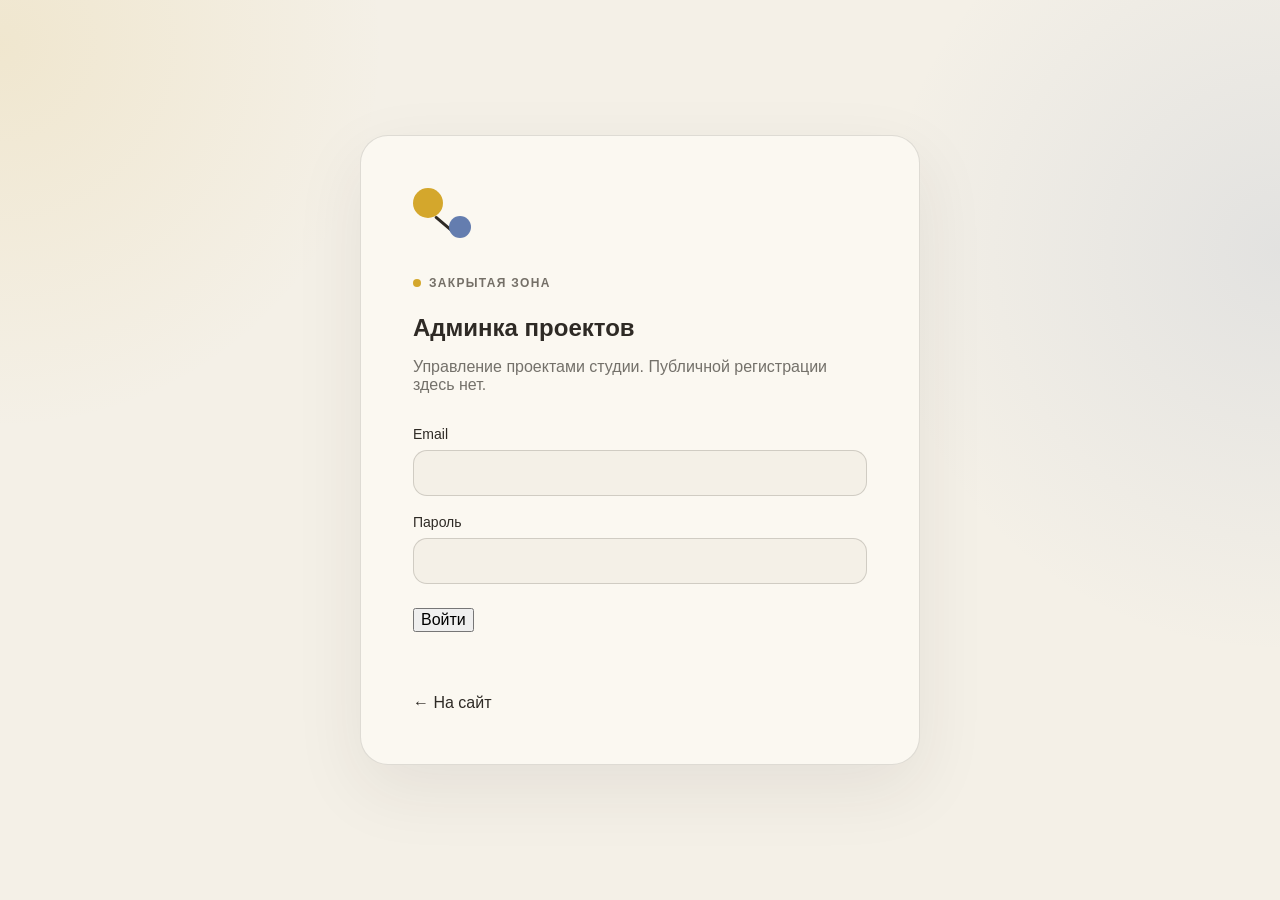
==== admin/index.html @ 5c5e2059 "Add client access management panel" ====
<!doctype html>
<html lang="ru">
<head>
  <meta charset="utf-8">
  <meta name="viewport" content="width=device-width,initial-scale=1">
  <title>Админка — Tools for your work</title>
  <meta name="robots" content="noindex,nofollow">
  <link rel="icon" type="image/svg+xml" href="../favicon.svg">
  <link rel="stylesheet" href="../styles.css">
  <link rel="stylesheet" href="admin.css">
</head>
<body>
  <main class="admin-shell">
    <section class="admin-card" id="login-view">
      <div class="admin-mark" aria-hidden="true">
        <span class="admin-dot admin-dot-yellow"></span>
        <span class="admin-line"></span>
        <span class="admin-dot admin-dot-blue"></span>
      </div>
      <p class="eyebrow">Закрытая зона</p>
      <h1>Админка проектов</h1>
      <p class="admin-lead">Управление проектами студии. Публичной регистрации здесь нет.</p>

      <form id="login-form" class="admin-form">
        <label>
          <span>Email</span>
          <input id="email" type="email" autocomplete="username" required>
        </label>
        <label>
          <span>Пароль</span>
          <input id="password" type="password" autocomplete="current-password" required minlength="10">
        </label>
        <button class="button admin-submit" type="submit">Войти</button>
      </form>

      <p class="admin-status" id="login-status" role="status"></p>
      <a class="admin-back" href="../index.html">← На сайт</a>
    </section>

    <section class="admin-dashboard is-hidden" id="dashboard-view">
      <header class="admin-topbar">
        <div>
          <p class="eyebrow">Панель управления</p>
          <h1>Проекты</h1>
          <p class="admin-user" id="admin-user"></p>
        </div>
        <div class="admin-top-actions">
          <a class="admin-ghost" href="../projects.html" target="_blank" rel="noopener">Открыть сайт</a>
          <button class="admin-ghost" id="logout-button" type="button">Выйти</button>
        </div>
      </header>

      <div class="admin-summary">
        <div class="admin-summary-card">
          <strong id="projects-count">—</strong>
          <span>всего проектов</span>
        </div>
        <div class="admin-summary-card">
          <strong id="published-count">—</strong>
          <span>опубликовано</span>
        </div>
        <div class="admin-summary-card">
          <strong id="draft-count">—</strong>
          <span>черновиков</span>
        </div>
      </div>

      <section class="admin-clients" id="clients-panel">
        <div class="admin-panel-head">
          <div>
            <p class="eyebrow">Клиентский кабинет</p>
            <h2>Клиенты и доступ</h2>
          </div>
          <a class="admin-ghost" href="../client/" target="_blank" rel="noopener">Открыть кабинет</a>
        </div>

        <p class="client-admin-note">
          Создай клиенту доступ, передай email и временный пароль. При первом входе кабинет заставит сменить пароль.
        </p>

        <form class="client-create-form" id="client-create-form">
          <label>
            <span>Имя / компания</span>
            <input id="client-create-name" type="text" maxlength="160" placeholder="Например, Алексей / Studio X">
          </label>
          <label>
            <span>Email *</span>
            <input id="client-create-email" type="email" maxlength="254" autocomplete="off" required placeholder="client@example.com">
          </label>
          <button class="button" type="submit">Создать доступ</button>
        </form>

        <div class="client-credentials is-hidden" id="client-credentials">
          <div>
            <span class="client-credentials__label">Временный доступ — показывается только сейчас</span>
            <strong id="client-credentials-email"></strong>
            <code id="client-credentials-password"></code>
          </div>
          <button class="admin-ghost" id="client-copy-credentials" type="button">Скопировать</button>
        </div>

        <div class="admin-client-list" id="admin-client-list"></div>
        <p class="admin-status" id="clients-status" role="status"></p>
      </section>

      <section class="admin-health" id="health-panel">
        <div class="admin-panel-head">
          <div>
            <p class="eyebrow">Мониторинг</p>
            <h2>Состояние системы</h2>
          </div>
          <button class="admin-ghost" id="health-refresh-button" type="button">Проверить сейчас</button>
        </div>

        <div class="health-overall">
          <span class="health-dot is-loading" id="health-overall-dot"></span>
          <strong id="health-overall-text">Проверяем…</strong>
          <span id="health-checked-at"></span>
        </div>

        <div class="health-grid">
          <article class="health-card is-loading" id="health-site">
            <div class="health-card__head">
              <span class="health-dot"></span>
              <strong>Сайт</strong>
            </div>
            <span class="health-card__value">—</span>
          </article>

          <article class="health-card is-loading" id="health-database">
            <div class="health-card__head">
              <span class="health-dot"></span>
              <strong>Supabase</strong>
            </div>
            <span class="health-card__value">—</span>
          </article>

          <article class="health-card is-loading" id="health-content">
            <div class="health-card__head">
              <span class="health-dot"></span>
              <strong>Контент API</strong>
            </div>
            <span class="health-card__value">—</span>
          </article>

          <article class="health-card is-loading" id="health-form">
            <div class="health-card__head">
              <span class="health-dot"></span>
              <strong>Форма заявки</strong>
            </div>
            <span class="health-card__value">—</span>
          </article>

          <article class="health-card is-loading" id="health-telegram">
            <div class="health-card__head">
              <span class="health-dot"></span>
              <strong>Telegram</strong>
            </div>
            <span class="health-card__value">—</span>
          </article>
        </div>

        <p class="admin-status" id="health-status" role="status"></p>
      </section>

      <section class="admin-backups" id="backup-panel">
        <div class="admin-panel-head">
          <div>
            <p class="eyebrow">Резервные копии</p>
            <h2>Backup и экспорт</h2>
          </div>
          <div class="admin-panel-actions">
            <button class="admin-ghost" id="backup-refresh-button" type="button">Обновить</button>
            <button class="button" id="backup-create-button" type="button">Создать сейчас</button>
          </div>
        </div>

        <p class="backup-note">
          Автоматический снимок создаётся каждый день в 03:20 UTC. Хранятся последние 30 копий.
          Ссылки на скачивание работают 5 минут.
        </p>

        <div class="backup-list" id="backup-list"></div>
        <p class="admin-status" id="backup-status" role="status"></p>
      </section>

      <section class="admin-analytics" id="analytics-panel">
        <div class="admin-panel-head">
          <div>
            <p class="eyebrow">Аналитика</p>
            <h2>Что происходит на сайте</h2>
          </div>
          <div class="analytics-range">
            <button class="admin-mini is-active" type="button" data-analytics-days="7">7 дней</button>
            <button class="admin-mini" type="button" data-analytics-days="30">30 дней</button>
          </div>
        </div>

        <div class="analytics-metrics">
          <div class="analytics-metric">
            <strong id="analytics-pageviews">—</strong>
            <span>просмотров страниц</span>
          </div>
          <div class="analytics-metric">
            <strong id="analytics-sessions">—</strong>
            <span>уникальных сессий</span>
          </div>
          <div class="analytics-metric">
            <strong id="analytics-projectviews">—</strong>
            <span>открытий кейсов</span>
          </div>
          <div class="analytics-metric">
            <strong id="analytics-requestviews">—</strong>
            <span>просмотров формы</span>
          </div>
          <div class="analytics-metric">
            <strong id="analytics-submissions">—</strong>
            <span>успешных заявок</span>
          </div>
          <div class="analytics-metric">
            <strong id="analytics-conversion">—</strong>
            <span>конверсия формы</span>
          </div>
        </div>

        <div class="analytics-columns">
          <div class="analytics-list-card">
            <h3>Популярные страницы</h3>
            <div class="analytics-list" id="analytics-pages"></div>
          </div>
          <div class="analytics-list-card">
            <h3>Популярные кейсы</h3>
            <div class="analytics-list" id="analytics-project-list"></div>
          </div>
          <div class="analytics-list-card">
            <h3>Источники трафика</h3>
            <div class="analytics-list" id="analytics-sources"></div>
          </div>
        </div>

        <p class="admin-status" id="analytics-status" role="status"></p>
      </section>

      <section class="admin-editor is-hidden" id="editor-panel">
        <div class="admin-panel-head">
          <div>
            <p class="eyebrow" id="editor-eyebrow">Новый проект</p>
            <h2 id="editor-title">Добавить проект</h2>
          </div>
          <button class="admin-ghost" id="cancel-edit" type="button">Закрыть</button>
        </div>

        <form id="project-form" class="project-form">
          <input id="project-id" type="hidden">

          <div class="form-grid form-grid-two">
            <label>
              <span>Название *</span>
              <input id="project-title" type="text" maxlength="160" required placeholder="Например, AI-пайплайн для студии">
            </label>
            <label>
              <span>Slug *</span>
              <input id="project-slug" type="text" maxlength="160" required placeholder="ai-pipeline">
            </label>
          </div>

          <div class="form-grid form-grid-three">
            <label>
              <span>Тип</span>
              <input id="project-type" type="text" maxlength="100" placeholder="Автоматизация / Web / AI">
            </label>
            <label>
              <span>Статус</span>
              <select id="project-status">
                <option value="concept">Концепт</option>
                <option value="in_progress" selected>В работе</option>
                <option value="paused">Пауза</option>
                <option value="completed">Готов</option>
              </select>
            </label>
            <label>
              <span>Порядок</span>
              <input id="project-sort-order" type="number" value="0" step="1">
            </label>
          </div>

          <label>
            <span>Короткое описание</span>
            <textarea id="project-short-description" rows="3" maxlength="600" placeholder="Пара предложений для карточки проекта"></textarea>
          </label>

          <label>
            <span>Вводный текст кейса</span>
            <textarea id="project-description" rows="5" maxlength="12000" placeholder="Контекст проекта: что это за задача и почему она появилась"></textarea>
          </label>

          <div class="case-fields">
            <div class="case-fields__head">
              <div>
                <span class="cover-label">Структура кейса</span>
                <small>Пустые блоки на публичной странице автоматически скрываются.</small>
              </div>
            </div>

            <label>
              <span>01 — Задача</span>
              <textarea id="project-task" rows="5" maxlength="12000" placeholder="Что нужно было решить, какие были ограничения и исходная ситуация"></textarea>
            </label>

            <label>
              <span>02 — Решение</span>
              <textarea id="project-solution" rows="6" maxlength="16000" placeholder="Что именно сделали, как устроен инструмент или процесс"></textarea>
            </label>

            <label>
              <span>03 — Результат</span>
              <textarea id="project-result" rows="5" maxlength="12000" placeholder="Что изменилось после внедрения и какой эффект получил клиент"></textarea>
            </label>
          </div>

          <div class="cover-field">
            <div>
              <span class="cover-label">Обложка проекта</span>
              <small>JPG, PNG, WebP или AVIF до 10 МБ.</small>
            </div>

            <div class="cover-preview is-empty" id="cover-preview">
              <img id="cover-preview-image" alt="Превью обложки">
              <span id="cover-preview-empty">Обложка не выбрана</span>
            </div>

            <div class="cover-actions">
              <label class="admin-ghost cover-upload-button">
                <span>Выбрать файл</span>
                <input
                  id="project-cover-file"
                  type="file"
                  accept="image/jpeg,image/png,image/webp,image/avif"
                >
              </label>
              <button class="admin-mini is-danger is-hidden" id="remove-cover" type="button">Убрать обложку</button>
            </div>
          </div>

          <section class="media-field" id="project-media-panel">
            <div class="media-field__head">
              <div>
                <span class="cover-label">Медиагалерея</span>
                <small>Изображения до 100 МБ и видео MP4/WebM до 50 МБ. Для нового проекта сначала сохрани карточку.</small>
              </div>
            </div>

            <div class="media-upload-row">
              <label class="admin-ghost media-upload-button">
                <span>Выбрать медиа</span>
                <input
                  id="project-media-files"
                  type="file"
                  multiple
                  accept="image/jpeg,image/png,image/webp,image/avif,video/mp4,video/webm"
                >
              </label>
              <button class="admin-ghost" id="upload-media-button" type="button">Загрузить выбранное</button>
            </div>

            <p class="admin-status media-status" id="media-status" role="status"></p>
            <div class="media-admin-list" id="media-admin-list"></div>
          </section>

          <label class="publish-toggle">
            <input id="project-published" type="checkbox">
            <span>
              <strong>Опубликовать</strong>
              <small>Проект сразу появится на публичной странице.</small>
            </span>
          </label>

          <div class="editor-actions">
            <button class="button" id="save-project" type="submit">Сохранить проект</button>
            <button class="admin-ghost" id="cancel-edit-bottom" type="button">Отмена</button>
          </div>

          <p class="admin-status" id="editor-status" role="status"></p>
        </form>
      </section>

      <section class="admin-panel">
        <div class="admin-panel-head">
          <div>
            <p class="eyebrow">База проектов</p>
            <h2>Все проекты</h2>
          </div>
          <div class="admin-panel-actions">
            <button class="admin-ghost" id="refresh-button" type="button">Обновить</button>
            <button class="button" id="new-project-button" type="button">+ Новый проект</button>
          </div>
        </div>

        <div id="projects-list" class="admin-projects"></div>
        <p class="admin-status" id="dashboard-status" role="status"></p>
      </section>
    </section>
  </main>

  <script src="admin.js"></script>
</body>
</html>
---- styles.css ----
:root{
  --bg:#F4F0E7;
  --paper:#FBF8F1;
  --paper2:#EFE9DB;
  --ink:#2E2A25;
  --muted:#746F67;
  --yellow:#D4A72C;
  --yellow-soft:#E9D99D;
  --blue:#647DAF;
  --blue-soft:#DCE4F0;
  --red:#C77A5F;
  --line:rgba(46,42,37,.13);
  --radius:24px;
  --radius-lg:36px;
  --shadow:0 20px 60px rgba(64,55,42,.08);
  --header:76px;
  --ease:cubic-bezier(.22,.8,.22,1);
}
*{box-sizing:border-box}
html{scroll-behavior:smooth}
body{
  margin:0;
  min-height:100vh;
  background:
    radial-gradient(circle at 0% 5%,rgba(212,167,44,.13),transparent 25%),
    radial-gradient(circle at 100% 28%,rgba(100,125,175,.12),transparent 28%),
    var(--bg);
  color:var(--ink);
  font-family:Inter,ui-sans-serif,-apple-system,BlinkMacSystemFont,"Segoe UI",sans-serif;
  overflow-x:hidden;
}
a{color:inherit;text-decoration:none}
button,input,textarea{font:inherit}
img,svg{display:block;max-width:100%}
::selection{background:var(--yellow);color:var(--ink)}
#network{
  position:fixed;inset:0;width:100%;height:100%;
  z-index:-1;opacity:.34;pointer-events:none;
}
.container{width:min(calc(100% - 48px),1220px);margin-inline:auto}
.header{
  position:fixed;inset:0 0 auto;
  height:var(--header);z-index:100;
  border-bottom:1px solid transparent;
  transition:.25s ease;
}
.header.scrolled{
  background:rgba(244,240,231,.84);
  border-color:var(--line);
  backdrop-filter:blur(18px);
  -webkit-backdrop-filter:blur(18px);
}
.header__inner{
  height:100%;display:flex;align-items:center;justify-content:space-between;gap:28px
}
.brand{display:flex;align-items:center;gap:12px;font-weight:760;letter-spacing:-.03em}
.brand__mark{position:relative;width:38px;height:38px}
.brand__mark::before,.brand__mark::after{
  content:"";position:absolute;border-radius:50%
}
.brand__mark::before{width:24px;height:24px;left:1px;top:1px;background:var(--yellow)}
.brand__mark::after{width:16px;height:16px;right:0;bottom:0;background:var(--blue)}
.brand__mark span{
  position:absolute;left:15px;top:18px;width:25px;height:2px;
  background:var(--ink);transform:rotate(39deg);transform-origin:left center
}
.nav{display:flex;align-items:center;gap:6px}
.nav a{
  color:var(--muted);padding:10px 14px;border-radius:999px;transition:.2s ease
}
.nav a:hover{color:var(--ink);background:rgba(255,255,255,.35)}
.nav a.active{color:var(--ink);background:var(--yellow-soft)}
.menu{
  display:none;width:44px;height:44px;border:0;border-radius:50%;
  background:rgba(255,255,255,.45);position:relative;z-index:120;cursor:pointer
}
.menu span{
  position:absolute;left:12px;width:20px;height:2px;background:var(--ink);transition:.25s var(--ease)
}
.menu span:first-child{top:17px}
.menu span:last-child{top:25px}
.menu.open span:first-child{top:21px;transform:rotate(45deg)}
.menu.open span:last-child{top:21px;transform:rotate(-45deg)}
.page{padding-top:var(--header)}
.hero{
  min-height:calc(100svh - var(--header));
  display:flex;align-items:center;padding:72px 0 80px
}
.hero__grid{
  display:grid;grid-template-columns:1.08fr .92fr;align-items:center;gap:70px
}
.eyebrow{
  display:inline-flex;align-items:center;gap:8px;
  text-transform:uppercase;letter-spacing:.11em;
  font-size:12px;font-weight:800;color:var(--muted);margin-bottom:18px
}
.eyebrow::before{
  content:"";width:8px;height:8px;border-radius:50%;background:var(--yellow)
}
.hero h1,.page-hero h1{
  margin:0;font-size:clamp(56px,7vw,100px);line-height:.9;
  letter-spacing:-.07em;font-weight:720
}
.hero h1 span{display:block}
.accent{color:var(--blue)}
.hero__text,.page-hero p,.lead{
  color:var(--muted);font-size:clamp(18px,2vw,22px);line-height:1.6
}
.hero__text{max-width:650px;margin:30px 0 0}
.page-hero{padding:100px 0 74px}
.page-hero h1{max-width:900px}
.page-hero p{max-width:720px;margin:28px 0 0}
.hero__actions{display:flex;gap:12px;flex-wrap:wrap;margin-top:36px}
.btn{
  min-height:52px;padding:0 22px;border:1px solid transparent;border-radius:999px;
  display:inline-flex;align-items:center;justify-content:center;gap:10px;
  transition:.25s var(--ease)
}
.btn:hover{transform:translateY(-2px)}
.btn.primary{background:var(--yellow)}
.btn.ghost{background:rgba(255,255,255,.38);border-color:var(--line)}
.hero__tags{display:flex;flex-wrap:wrap;gap:8px;margin-top:42px}
.tag{
  padding:8px 12px;border:1px solid var(--line);border-radius:999px;
  background:rgba(255,255,255,.3);color:var(--muted);font-size:13px
}
.hero-card{
  position:relative;min-height:500px;border:1px solid var(--line);
  border-radius:var(--radius-lg);
  background:linear-gradient(145deg,rgba(255,255,255,.62),rgba(255,255,255,.14));
  box-shadow:var(--shadow);overflow:hidden
}
.hero-card__label{
  position:absolute;top:26px;left:28px;z-index:2;
  color:var(--muted);font-size:12px;font-weight:800;letter-spacing:.1em;text-transform:uppercase
}
.hero-card::after{
  content:"";position:absolute;width:300px;height:300px;top:-120px;right:-110px;
  border-radius:50%;background:var(--yellow-soft);opacity:.6
}
.map{
  position:absolute;inset:70px 22px 24px;width:calc(100% - 44px);height:calc(100% - 94px)
}
.map path{
  fill:none;stroke:var(--blue);stroke-width:1.35;opacity:.6;
  stroke-dasharray:8 8;animation:dash 9s linear infinite
}
.map path.yellow{stroke:var(--yellow)}
.map text{font-size:11px;fill:var(--ink)}
.map .node{animation:float 6s ease-in-out infinite alternate;transform-box:fill-box;transform-origin:center}
.map .node:nth-of-type(2n){animation-duration:8s;animation-delay:-1.5s}
@keyframes dash{to{stroke-dashoffset:-100}}
@keyframes float{from{transform:translateY(-2px)}to{transform:translateY(7px)}}
.section{padding:100px 0}
.section.tight{padding:72px 0}
.section h2{
  max-width:900px;margin:0;font-size:clamp(38px,5vw,68px);
  line-height:.98;letter-spacing:-.055em
}
.lead{max-width:700px;margin:24px 0 0}
.grid-3{display:grid;grid-template-columns:repeat(3,1fr);gap:16px;margin-top:50px}
.grid-2{display:grid;grid-template-columns:repeat(2,1fr);gap:18px;margin-top:50px}
.card{
  position:relative;padding:28px;border:1px solid var(--line);
  border-radius:var(--radius);background:rgba(255,255,255,.34);
  transition:.35s var(--ease)
}
.card:hover{transform:translateY(-5px);background:rgba(255,255,255,.62)}
.card h3{margin:0 0 12px;font-size:28px;letter-spacing:-.04em}
.card p{margin:0;color:var(--muted);line-height:1.58}
.card .small{font-size:12px;color:var(--muted);letter-spacing:.08em;text-transform:uppercase;font-weight:800;margin-bottom:44px}
.card .dot{
  position:absolute;top:28px;right:28px;width:10px;height:10px;border-radius:50%;
  background:var(--yellow);box-shadow:-18px 18px 0 -2px var(--blue)
}
.link-card{display:block;min-height:250px}
.link-card .arrow{
  position:absolute;right:28px;bottom:24px;font-size:24px;color:var(--blue);
  transition:.25s var(--ease)
}
.link-card:hover .arrow{transform:translate(4px,-3px)}
.comparison{
  margin-top:50px;display:grid;grid-template-columns:1fr 1fr;
  border:1px solid var(--line);border-radius:var(--radius-lg);
  overflow:hidden;background:rgba(255,255,255,.3);box-shadow:var(--shadow)
}
.compare{padding:40px;min-height:470px}
.compare + .compare{border-left:1px solid var(--line)}
.compare.custom{background:linear-gradient(140deg,rgba(233,217,157,.28),rgba(255,255,255,.1))}
.compare h3{margin:0 0 26px;font-size:36px;letter-spacing:-.04em}
.points{display:grid;gap:16px}
.point{display:grid;grid-template-columns:26px 1fr;gap:10px;color:var(--muted);line-height:1.55}
.point span:first-child{
  width:20px;height:20px;border-radius:50%;display:grid;place-items:center;
  background:rgba(100,125,175,.13);color:var(--blue);font-size:11px;font-weight:800;margin-top:2px
}
.custom .point span:first-child{background:rgba(212,167,44,.19);color:#966f12}
.compare-diagram{margin-top:32px;padding-top:26px;border-top:1px solid var(--line)}
.chain{min-height:110px;display:flex;align-items:center;justify-content:space-between;gap:8px}
.box{
  padding:10px 12px;min-width:72px;text-align:center;border:1px solid var(--line);
  border-radius:12px;background:var(--paper);font-size:12px
}
.arrow{color:var(--muted)}
.hub{min-height:165px;position:relative}
.hub svg{position:absolute;inset:0;width:100%;height:100%}
.hub line{stroke:var(--blue);stroke-width:1.4;opacity:.55}
.hub-center{
  position:absolute;left:50%;top:50%;transform:translate(-50%,-50%);
  width:120px;height:76px;border-radius:18px;background:var(--yellow);
  display:grid;place-items:center;text-align:center;font-weight:750;font-size:13px;z-index:2
}
.hub-item{
  position:absolute;width:84px;padding:8px;border:1px solid var(--line);
  border-radius:10px;background:var(--paper);text-align:center;font-size:11px
}
.hub-item.i1{left:0;top:0}.hub-item.i2{right:0;top:0}
.hub-item.i3{left:0;bottom:0}.hub-item.i4{right:0;bottom:0}
.steps{display:grid;margin-top:48px}
.step{
  display:grid;grid-template-columns:120px 1fr;gap:30px;
  padding:28px 0;border-bottom:1px solid var(--line)
}
.step__num{color:var(--blue);font-weight:800;font-size:13px;letter-spacing:.08em}
.step h3{margin:0 0 10px;font-size:30px;letter-spacing:-.04em}
.step p{margin:0;max-width:700px;color:var(--muted);line-height:1.58}
.tech-grid{
  display:grid;grid-template-columns:1.05fr .95fr;gap:60px;align-items:center;margin-top:52px
}
.orbit{
  position:relative;min-height:450px;border:1px solid var(--line);
  border-radius:var(--radius-lg);background:rgba(255,255,255,.3);overflow:hidden
}
.orbit-center{
  position:absolute;left:50%;top:50%;transform:translate(-50%,-50%);
  width:170px;height:110px;border-radius:26px;background:var(--yellow);
  display:grid;place-items:center;text-align:center;font-weight:760;z-index:3
}
.ring{position:absolute;left:50%;top:50%;transform:translate(-50%,-50%);border:1px solid rgba(100,125,175,.24);border-radius:50%}
.r1{width:300px;height:300px}.r2{width:420px;height:420px}
.orbit-item{
  position:absolute;padding:9px 13px;border:1px solid var(--line);border-radius:999px;
  background:var(--paper);font-size:12px
}
.o1{left:8%;top:18%}.o2{right:8%;top:17%}.o3{right:5%;top:48%}
.o4{right:14%;bottom:12%}.o5{left:12%;bottom:15%}.o6{left:4%;top:48%}
.identity-grid{display:grid;grid-template-columns:repeat(2,1fr);gap:18px;margin-top:40px}
.identity-card{
  min-height:340px;padding:34px;border:1px solid var(--line);
  border-radius:var(--radius-lg);background:rgba(255,255,255,.34)
}
.identity-card h2{font-size:36px;margin:0 0 14px;letter-spacing:-.045em}
.identity-card p{color:var(--muted);line-height:1.6}
.swatches{display:grid;grid-template-columns:repeat(2,1fr);gap:10px;margin-top:28px}
.swatch{
  min-height:120px;padding:16px;border-radius:18px;
  display:flex;flex-direction:column;justify-content:flex-end;font-size:13px
}
.sy{background:var(--yellow)}.sb{background:var(--blue);color:white}
.sc{background:var(--bg);border:1px solid var(--line)}.sr{background:var(--red);color:white}
.identity-demo{
  margin-top:26px;min-height:240px;border-radius:26px;position:relative;overflow:hidden;
  background:linear-gradient(135deg,rgba(233,217,157,.5),rgba(220,228,240,.45))
}
.identity-demo svg{position:absolute;inset:0;width:100%;height:100%}
.projects{display:grid;grid-template-columns:repeat(2,1fr);gap:18px;margin-top:40px}
.project{
  min-height:420px;padding:24px;border:1px solid var(--line);
  border-radius:var(--radius-lg);background:rgba(255,255,255,.34);transition:.35s var(--ease)
}
.project:hover{transform:translateY(-5px);background:rgba(255,255,255,.58)}
.project__visual{
  height:240px;border-radius:22px;position:relative;overflow:hidden;
  background:
    radial-gradient(circle at 70% 20%,var(--yellow-soft),transparent 32%),
    radial-gradient(circle at 30% 72%,var(--blue-soft),transparent 32%),
    #ece8dd
}
.project__visual::before,.project__visual::after{
  content:"";position:absolute;height:1px;background:var(--blue);opacity:.35
}
.project__visual::before{width:70%;left:10%;top:38%;transform:rotate(14deg)}
.project__visual::after{width:55%;left:25%;top:62%;transform:rotate(-18deg)}
.project__dot{
  position:absolute;width:14px;height:14px;border-radius:50%;background:var(--yellow);
  top:38%;left:36%;box-shadow:120px 42px 0 var(--blue),220px -30px 0 2px var(--yellow)
}
.project h3{margin:22px 0 10px;font-size:28px;letter-spacing:-.04em}
.project p{margin:0;color:var(--muted);line-height:1.55}
.empty{
  margin-top:40px;padding:70px 34px;border:1px dashed rgba(46,42,37,.23);
  border-radius:var(--radius-lg);text-align:center;background:rgba(255,255,255,.22)
}
.empty h3{margin:0;font-size:34px;letter-spacing:-.04em}
.empty p{max-width:560px;margin:14px auto 0;color:var(--muted);line-height:1.6}
.cta{
  display:grid;grid-template-columns:.9fr 1.1fr;gap:70px;padding:60px;
  border:1px solid var(--line);border-radius:var(--radius-lg);
  background:linear-gradient(135deg,rgba(233,217,157,.38),rgba(255,255,255,.3));
  box-shadow:var(--shadow);position:relative;overflow:hidden
}
.cta::after{
  content:"";position:absolute;width:260px;height:260px;right:-80px;bottom:-120px;
  border-radius:50%;background:var(--blue-soft);opacity:.55
}
.cta__copy,.form{position:relative;z-index:2}
.cta h2{font-size:clamp(42px,5vw,70px);line-height:.98;letter-spacing:-.055em;margin:0}
.cta p{max-width:500px;color:var(--muted);line-height:1.6;font-size:18px}
.form{display:grid;gap:12px}
.field{
  width:100%;padding:16px 18px;border:1px solid var(--line);border-radius:16px;
  background:rgba(255,255,255,.72);outline:none;color:var(--ink)
}
textarea.field{min-height:160px;resize:vertical}
.field:focus{border-color:rgba(100,125,175,.52);box-shadow:0 0 0 4px rgba(100,125,175,.08)}
.form-status{min-height:22px;color:var(--blue);font-size:14px}
.contact-links{display:grid;gap:12px;margin-top:28px}
.contact-link{
  display:flex;justify-content:space-between;gap:18px;padding:18px 0;
  border-bottom:1px solid var(--line);font-size:18px
}
.contact-link span{color:var(--muted)}
.footer{padding:34px 0 46px}
.footer__inner{
  padding-top:28px;border-top:1px solid var(--line);
  display:flex;justify-content:space-between;gap:20px;color:var(--muted);font-size:13px
}
.reveal{opacity:0;transform:translateY(26px);transition:.7s var(--ease)}
.reveal.visible{opacity:1;transform:none}

@media(max-width:1000px){
  .container{width:min(calc(100% - 32px),1220px)}
  .hero{min-height:auto}
  .hero__grid{grid-template-columns:1fr;gap:44px}
  .hero-card{min-height:430px}
  .grid-3{grid-template-columns:repeat(2,1fr)}
  .tech-grid,.cta{grid-template-columns:1fr}
  .identity-grid{grid-template-columns:1fr}
}
@media(max-width:760px){
  :root{--header:70px}
  .nav{
    position:fixed;inset:0;padding:calc(var(--header) + 40px) 24px 40px;
    flex-direction:column;align-items:stretch;justify-content:flex-start;
    background:rgba(244,240,231,.97);backdrop-filter:blur(20px);
    transform:translateY(-110%);opacity:0;transition:.4s var(--ease)
  }
  .nav.open{transform:none;opacity:1}
  .nav a{
    border-radius:0;border-bottom:1px solid var(--line);
    padding:17px 10px;font-size:24px
  }
  .menu{display:block}
  .comparison{grid-template-columns:1fr}
  .compare + .compare{border-left:0;border-top:1px solid var(--line)}
  .grid-3,.grid-2,.projects{grid-template-columns:1fr}
  .step{grid-template-columns:1fr;gap:10px}
  .tech-grid{gap:36px}
  .orbit{min-height:390px}
  .r2{width:340px;height:340px}.r1{width:250px;height:250px}
  .orbit-center{width:140px;height:88px}
  .orbit-item{font-size:10px;padding:7px 10px}
  .cta{padding:30px 22px;gap:38px}
  .footer__inner{flex-direction:column}
}
@media(max-width:480px){
  .container{width:min(calc(100% - 22px),1220px)}
  .hero h1,.page-hero h1{font-size:52px}
  .hero__text{font-size:18px}
  .hero__actions{flex-direction:column}
  .btn{width:100%}
  .hero-card{min-height:300px}
  .section{padding:70px 0}
  .compare{padding:28px}
}
@media(prefers-reduced-motion:reduce){
  html{scroll-behavior:auto}
  *,*::before,*::after{animation-duration:.001ms!important;animation-iteration-count:1!important;transition-duration:.001ms!important}
  #network{display:none}
}


/* Resources + request */
.nav a.nav-cta{
  background:var(--ink);
  color:var(--paper);
}
.nav a.nav-cta:hover,
.nav a.nav-cta.active{
  background:var(--blue);
  color:#fff;
}
.request-shortcut{
  position:relative;
  z-index:2;
  align-self:center;
}
.request-shortcut .small{margin-bottom:24px}
.request-shortcut .btn{margin-top:24px}
.resource-grid{
  display:grid;
  grid-template-columns:repeat(2,1fr);
  gap:18px;
}
.resource-card{
  position:relative;
  min-height:260px;
  padding:30px;
  border:1px solid var(--line);
  border-radius:var(--radius-lg);
  background:rgba(255,255,255,.34);
  transition:.35s var(--ease);
  display:flex;
  flex-direction:column;
}
.resource-card:hover{
  transform:translateY(-5px);
  background:rgba(255,255,255,.6);
}
.resource-card .small{
  color:var(--muted);
  font-size:12px;
  font-weight:800;
  letter-spacing:.08em;
  text-transform:uppercase;
  margin-bottom:38px;
}
.resource-card h2{
  font-size:40px;
  margin:0 0 10px;
  letter-spacing:-.045em;
}
.resource-card p{
  color:var(--muted);
  line-height:1.55;
  margin:0;
  max-width:430px;
}
.resource-value{
  margin-top:auto;
  padding-top:30px;
  color:var(--blue);
  font-weight:750;
}
.resource-card.is-empty{
  cursor:default;
}
.resource-card.is-empty:hover{
  transform:none;
}
.request-cta{margin-top:0}
@media(max-width:760px){
  .resource-grid{grid-template-columns:1fr}
  .nav a.nav-cta{
    background:transparent;
    color:var(--ink);
  }
  .nav a.nav-cta.active{
    background:var(--blue);
    color:#fff;
  }
}


/* Project case page */
.project-link{
  display:block;
  color:inherit;
  cursor:pointer;
}
.project-link .project__visual{
  transition:transform .45s var(--ease),filter .35s ease;
}
.project-link:hover .project__visual{
  transform:scale(.985);
  filter:saturate(1.05);
}
.project__open{
  display:inline-flex;
  align-items:center;
  gap:8px;
  margin-top:22px;
  color:var(--blue);
  font-size:14px;
  font-weight:760;
}
.project__open span{
  transition:transform .25s var(--ease);
}
.project-link:hover .project__open span{
  transform:translate(3px,-3px);
}

.case-page{
  padding-top:var(--header);
}
.case-loading,
.case-not-found{
  min-height:65vh;
  display:grid;
  place-items:center;
  text-align:center;
}
.case-loading p,
.case-not-found p{
  color:var(--muted);
}
.case-hero{
  padding:86px 0 54px;
}
.case-back{
  display:inline-flex;
  align-items:center;
  gap:8px;
  margin-bottom:42px;
  color:var(--muted);
  font-size:14px;
  transition:.2s ease;
}
.case-back:hover{
  color:var(--ink);
  transform:translateX(-3px);
}
.case-meta{
  display:flex;
  gap:8px;
  flex-wrap:wrap;
  margin-bottom:22px;
}
.case-hero h1{
  max-width:980px;
  margin:0;
  font-size:clamp(52px,7vw,96px);
  line-height:.93;
  letter-spacing:-.065em;
}
.case-lead{
  max-width:800px;
  margin:28px 0 0;
  color:var(--muted);
  font-size:clamp(18px,2vw,23px);
  line-height:1.58;
  white-space:pre-line;
}
.case-cover-wrap{
  padding:0 0 72px;
}
.case-cover{
  width:100%;
  max-height:720px;
  aspect-ratio:16/9;
  object-fit:cover;
  border-radius:var(--radius-lg);
  border:1px solid var(--line);
  background:var(--paper2);
  box-shadow:var(--shadow);
}
.case-intro{
  padding:0 0 72px;
}
.case-intro__text{
  max-width:860px;
  margin:0;
  font-size:clamp(20px,2.2vw,30px);
  line-height:1.55;
  letter-spacing:-.025em;
  white-space:pre-line;
}
.case-blocks{
  display:grid;
  border-top:1px solid var(--line);
}
.case-block{
  display:grid;
  grid-template-columns:150px minmax(0,1fr);
  gap:42px;
  padding:54px 0;
  border-bottom:1px solid var(--line);
}
.case-block__index{
  color:var(--blue);
  font-size:13px;
  font-weight:800;
  letter-spacing:.08em;
}
.case-block h2{
  margin:0 0 18px;
  font-size:clamp(34px,4vw,54px);
  letter-spacing:-.05em;
}
.case-block p{
  max-width:820px;
  margin:0;
  color:var(--muted);
  font-size:18px;
  line-height:1.7;
  white-space:pre-line;
}
.case-cta{
  margin:86px 0 100px;
  padding:clamp(30px,6vw,68px);
  border:1px solid var(--line);
  border-radius:var(--radius-lg);
  background:linear-gradient(135deg,rgba(233,217,157,.46),rgba(220,228,240,.35));
  box-shadow:var(--shadow);
}
.case-cta h2{
  max-width:760px;
  margin:0;
  font-size:clamp(38px,5vw,66px);
  line-height:1;
  letter-spacing:-.055em;
}
.case-cta p{
  max-width:650px;
  margin:20px 0 28px;
  color:var(--muted);
  line-height:1.6;
  font-size:18px;
}

@media(max-width:760px){
  .case-hero{padding:64px 0 38px}
  .case-back{margin-bottom:30px}
  .case-cover-wrap{padding-bottom:50px}
  .case-intro{padding-bottom:48px}
  .case-block{
    grid-template-columns:1fr;
    gap:14px;
    padding:38px 0;
  }
  .case-cta{margin:62px 0 72px}
}


.is-hidden{display:none!important}


.case-media-section {
  margin: 76px 0 0;
}

.case-media-grid {
  display: grid;
  grid-template-columns: repeat(2, minmax(0,1fr));
  gap: 18px;
  margin-top: 18px;
}

.case-media-item {
  margin: 0;
  overflow: hidden;
  border: 1px solid var(--line);
  border-radius: 24px;
  background: rgba(255,255,255,.28);
}

.case-media-item:first-child {
  grid-column: 1 / -1;
}

.case-media-item img,
.case-media-item video {
  width: 100%;
  aspect-ratio: 16 / 10;
  object-fit: cover;
  background: var(--paper2);
}

.case-media-item:first-child img,
.case-media-item:first-child video {
  aspect-ratio: 16 / 9;
}

.case-media-item figcaption {
  padding: 14px 16px 16px;
  color: var(--muted);
  font-size: 14px;
  line-height: 1.5;
}

@media(max-width:760px) {
  .case-media-section {
    margin-top: 52px;
  }
  .case-media-grid {
    grid-template-columns: 1fr;
  }
  .case-media-item:first-child {
    grid-column: auto;
  }
}


.form-trap{
  position:absolute!important;
  left:-10000px!important;
  top:auto!important;
  width:1px!important;
  height:1px!important;
  overflow:hidden!important;
  opacity:0!important;
  pointer-events:none!important;
}


:where(a, button, input, textarea, select):focus-visible {
  outline: 3px solid var(--blue);
  outline-offset: 3px;
}

.menu {
  min-width: 44px;
  min-height: 44px;
}

.btn,
.nav a {
  min-height: 44px;
}


.footer__meta{
  display:flex;
  align-items:center;
  gap:18px;
  flex-wrap:wrap;
}
.footer__meta a{
  color:inherit;
  text-decoration:underline;
  text-decoration-color:rgba(100,125,175,.35);
  text-underline-offset:3px;
}
.footer__meta a:hover{color:var(--ink)}

.consent{
  display:grid;
  grid-template-columns:20px minmax(0,1fr);
  gap:10px;
  align-items:start;
  color:var(--muted);
  font-size:13px;
  line-height:1.5;
}
.consent input{
  width:18px;
  height:18px;
  margin:2px 0 0;
  accent-color:var(--blue);
}
.consent a{
  color:var(--blue);
  text-decoration:underline;
  text-underline-offset:2px;
}

.legal-wrap{max-width:900px}
.legal-card{
  padding:clamp(26px,5vw,52px);
  border:1px solid var(--line);
  border-radius:var(--radius-lg);
  background:rgba(255,255,255,.34);
  box-shadow:var(--shadow);
}
.legal-card + .legal-card{margin-top:18px}
.legal-card h2{
  margin:0 0 16px;
  font-size:clamp(28px,4vw,42px);
  letter-spacing:-.04em;
}
.legal-card p,
.legal-card li{
  color:var(--muted);
  line-height:1.7;
}
.legal-card ul{
  margin:12px 0 0;
  padding-left:22px;
}
.legal-note{
  margin-top:18px;
  color:var(--muted);
  font-size:13px;
}

.error-hero{
  min-height:calc(100vh - var(--header) - 110px);
  display:grid;
  align-items:center;
  padding:70px 0;
}
.error-code{
  margin:0 0 14px;
  color:var(--yellow);
  font-size:clamp(72px,18vw,180px);
  font-weight:800;
  line-height:.8;
  letter-spacing:-.08em;
}
.error-copy{max-width:720px}
.error-copy h1{
  margin:0 0 18px;
  font-size:clamp(44px,7vw,82px);
  line-height:.95;
  letter-spacing:-.06em;
}
.error-copy p{
  max-width:620px;
  color:var(--muted);
  font-size:18px;
  line-height:1.65;
}
---- admin/admin.css ----
.admin-shell {
  min-height: 100vh;
  display: grid;
  place-items: center;
  padding: 48px 20px;
}

.admin-card,
.admin-dashboard {
  width: min(100%, 1080px);
}

.admin-card {
  max-width: 560px;
  background: var(--paper);
  border: 1px solid rgba(46, 42, 37, 0.14);
  border-radius: 28px;
  padding: clamp(28px, 5vw, 52px);
  box-shadow: 0 24px 70px rgba(46, 42, 37, 0.08);
}

.admin-card h1,
.admin-topbar h1 {
  margin: 6px 0 12px;
}

.admin-lead,
.admin-user {
  color: rgba(46, 42, 37, 0.66);
}

.admin-mark {
  position: relative;
  width: 58px;
  height: 50px;
  margin-bottom: 26px;
}

.admin-dot {
  position: absolute;
  display: block;
  border-radius: 50%;
}

.admin-dot-yellow {
  width: 30px;
  height: 30px;
  left: 0;
  top: 0;
  background: var(--yellow);
}

.admin-dot-blue {
  width: 22px;
  height: 22px;
  right: 0;
  bottom: 0;
  background: var(--blue);
}

.admin-line {
  position: absolute;
  width: 28px;
  height: 3px;
  background: var(--ink);
  left: 22px;
  top: 27px;
  transform: rotate(40deg);
  transform-origin: left center;
  border-radius: 99px;
}

.admin-form,
.project-form {
  display: grid;
  gap: 18px;
  margin-top: 32px;
}

.admin-form label,
.project-form label {
  display: grid;
  gap: 8px;
  font-size: 14px;
}

.admin-form input,
.project-form input,
.project-form textarea,
.project-form select {
  width: 100%;
  border: 1px solid rgba(46, 42, 37, 0.18);
  border-radius: 14px;
  background: var(--bg);
  color: var(--ink);
  padding: 14px 16px;
  font: inherit;
  outline: none;
}

.project-form textarea {
  resize: vertical;
  min-height: 96px;
}

.project-form small {
  color: rgba(46, 42, 37, 0.56);
  line-height: 1.45;
}

.admin-form input:focus,
.project-form input:focus,
.project-form textarea:focus,
.project-form select:focus {
  border-color: var(--blue);
  box-shadow: 0 0 0 3px rgba(100, 125, 175, 0.13);
}

.admin-submit {
  margin-top: 6px;
  justify-self: start;
}

.admin-status {
  min-height: 22px;
  margin: 18px 0 0;
  color: rgba(46, 42, 37, 0.62);
}

.admin-status[data-type="error"] {
  color: #9b3f32;
}

.admin-status[data-type="success"] {
  color: #49663f;
}

.admin-back {
  display: inline-block;
  margin-top: 22px;
  color: var(--ink);
  text-decoration: none;
}

.is-hidden {
  display: none !important;
}

.admin-dashboard {
  display: grid;
  gap: 24px;
}

.admin-topbar,
.admin-panel-head {
  display: flex;
  align-items: flex-start;
  justify-content: space-between;
  gap: 20px;
}

.admin-topbar {
  padding: 6px 2px 14px;
}

.admin-user {
  margin: 6px 0 0;
}

.admin-top-actions,
.admin-panel-actions,
.editor-actions,
.admin-row-actions {
  display: flex;
  align-items: center;
  gap: 10px;
  flex-wrap: wrap;
}

.admin-ghost,
.admin-mini {
  border: 1px solid rgba(46, 42, 37, 0.16);
  background: var(--paper);
  color: var(--ink);
  border-radius: 999px;
  padding: 10px 16px;
  font: inherit;
  cursor: pointer;
  text-decoration: none;
}

.admin-mini {
  padding: 7px 11px;
  font-size: 13px;
}

.admin-mini.is-danger {
  color: #9b3f32;
  border-color: rgba(155, 63, 50, 0.22);
}

.admin-summary {
  display: grid;
  grid-template-columns: repeat(3, 1fr);
  gap: 16px;
}

.admin-summary-card,
.admin-panel,
.admin-editor {
  background: var(--paper);
  border: 1px solid rgba(46, 42, 37, 0.12);
  border-radius: 24px;
}

.admin-summary-card {
  padding: 24px;
  display: grid;
  gap: 6px;
}

.admin-summary-card strong {
  font-size: 34px;
}

.admin-summary-card span {
  color: rgba(46, 42, 37, 0.64);
}

.admin-panel,
.admin-editor {
  padding: clamp(22px, 4vw, 34px);
}

.admin-panel h2,
.admin-editor h2 {
  margin: 4px 0 0;
}

.form-grid {
  display: grid;
  gap: 16px;
}

.form-grid-two {
  grid-template-columns: repeat(2, minmax(0, 1fr));
}

.form-grid-three {
  grid-template-columns: 1.4fr 1fr .7fr;
}

.publish-toggle {
  grid-template-columns: auto 1fr !important;
  align-items: flex-start;
  padding: 16px;
  border: 1px solid rgba(46, 42, 37, 0.12);
  border-radius: 16px;
  background: rgba(244, 240, 231, 0.58);
  cursor: pointer;
}

.publish-toggle input {
  width: 20px;
  height: 20px;
  margin-top: 1px;
  accent-color: var(--yellow);
}

.publish-toggle span {
  display: grid;
  gap: 3px;
}

.admin-projects {
  display: grid;
  gap: 0;
  margin-top: 24px;
}

.admin-project-row {
  display: flex;
  align-items: center;
  justify-content: space-between;
  gap: 22px;
  padding: 18px 0;
  border-bottom: 1px solid rgba(46, 42, 37, 0.1);
}

.admin-project-main {
  display: grid;
  gap: 7px;
  min-width: 0;
}

.admin-project-main strong {
  font-size: 17px;
}

.admin-project-meta {
  display: flex;
  gap: 8px 14px;
  flex-wrap: wrap;
  color: rgba(46, 42, 37, 0.56);
  font-size: 13px;
}

.admin-project-side {
  display: grid;
  justify-items: end;
  gap: 10px;
}

.project-badge {
  display: inline-flex;
  padding: 6px 10px;
  border-radius: 999px;
  background: rgba(46, 42, 37, 0.06);
  color: rgba(46, 42, 37, 0.68);
  font-size: 12px;
}

.project-badge.is-published {
  background: rgba(100, 125, 175, 0.12);
  color: #41567e;
}

.admin-empty {
  padding: 26px 0 10px;
  color: rgba(46, 42, 37, 0.58);
}

.editor-actions {
  margin-top: 4px;
}

@media (max-width: 780px) {
  .admin-summary {
    grid-template-columns: 1fr;
  }

  .form-grid-two,
  .form-grid-three {
    grid-template-columns: 1fr;
  }

  .admin-topbar,
  .admin-panel-head,
  .admin-project-row {
    align-items: stretch;
    flex-direction: column;
  }

  .admin-project-side {
    justify-items: start;
  }

  .admin-ghost {
    align-self: flex-start;
  }
}


.cover-field {
  display: grid;
  gap: 12px;
}

.cover-label {
  display: block;
  margin-bottom: 5px;
  font-size: 14px;
}

.cover-field small {
  display: block;
  color: rgba(46, 42, 37, 0.56);
  line-height: 1.45;
}

.cover-preview {
  position: relative;
  width: 100%;
  aspect-ratio: 16 / 9;
  overflow: hidden;
  display: grid;
  place-items: center;
  border: 1px dashed rgba(46, 42, 37, 0.2);
  border-radius: 18px;
  background: rgba(244, 240, 231, 0.72);
  color: rgba(46, 42, 37, 0.48);
}

.cover-preview:not(.is-empty) {
  border-style: solid;
}

.cover-preview img {
  width: 100%;
  height: 100%;
  object-fit: cover;
}

.cover-preview.is-empty img {
  display: none;
}

.cover-actions {
  display: flex;
  gap: 10px;
  flex-wrap: wrap;
  align-items: center;
}

.cover-upload-button {
  position: relative;
  overflow: hidden;
  cursor: pointer;
}

.cover-upload-button input {
  position: absolute;
  inset: 0;
  width: 1px !important;
  height: 1px !important;
  opacity: 0;
  pointer-events: none;
}


.case-fields {
  display: grid;
  gap: 16px;
  padding: 20px;
  border: 1px solid rgba(46, 42, 37, 0.12);
  border-radius: 18px;
  background: rgba(244, 240, 231, 0.48);
}

.case-fields__head {
  padding-bottom: 4px;
}

.case-fields__head small {
  display: block;
  margin-top: 5px;
  color: rgba(46, 42, 37, 0.56);
  line-height: 1.45;
}


.media-field {
  display: grid;
  gap: 14px;
  padding: 20px;
  border: 1px solid rgba(46, 42, 37, 0.12);
  border-radius: 18px;
  background: rgba(244, 240, 231, 0.48);
}

.media-field__head small {
  display: block;
  margin-top: 5px;
  color: rgba(46, 42, 37, 0.56);
  line-height: 1.45;
}

.media-upload-row {
  display: flex;
  gap: 10px;
  flex-wrap: wrap;
  align-items: center;
}

.media-upload-button {
  position: relative;
  overflow: hidden;
  cursor: pointer;
}

.media-upload-button input {
  position: absolute;
  width: 1px !important;
  height: 1px !important;
  opacity: 0;
  pointer-events: none;
}

.media-status {
  margin: 0;
}

.media-admin-list {
  display: grid;
  gap: 12px;
}

.media-admin-empty {
  padding: 18px;
  border: 1px dashed rgba(46,42,37,.18);
  border-radius: 14px;
  color: rgba(46,42,37,.52);
  text-align: center;
}

.media-admin-card {
  display: grid;
  grid-template-columns: minmax(180px, .7fr) minmax(260px, 1.3fr);
  gap: 14px;
  padding: 12px;
  border: 1px solid rgba(46,42,37,.1);
  border-radius: 16px;
  background: rgba(255,255,255,.34);
}

.media-admin-preview {
  aspect-ratio: 16 / 10;
  overflow: hidden;
  border-radius: 12px;
  background: var(--paper2);
}

.media-admin-preview img,
.media-admin-preview video {
  width: 100%;
  height: 100%;
  object-fit: cover;
}

.media-admin-controls {
  display: grid;
  grid-template-columns: minmax(0,1fr) 90px auto auto;
  gap: 8px;
  align-items: center;
}

.media-admin-controls input {
  width: 100%;
  border: 1px solid rgba(46,42,37,.16);
  border-radius: 12px;
  padding: 10px 12px;
  background: var(--bg);
  color: var(--ink);
  font: inherit;
}

@media (max-width: 780px) {
  .media-admin-card {
    grid-template-columns: 1fr;
  }
  .media-admin-controls {
    grid-template-columns: 1fr 90px;
  }
}


.admin-analytics {
  padding: clamp(22px, 4vw, 34px);
  background: var(--paper);
  border: 1px solid rgba(46, 42, 37, 0.12);
  border-radius: 24px;
}

.admin-analytics h2 {
  margin: 4px 0 0;
}

.analytics-range {
  display: flex;
  gap: 8px;
  flex-wrap: wrap;
}

.analytics-range .is-active {
  background: var(--ink);
  color: var(--paper);
  border-color: var(--ink);
}

.analytics-metrics {
  display: grid;
  grid-template-columns: repeat(3, minmax(0, 1fr));
  gap: 12px;
  margin-top: 24px;
}

.analytics-metric {
  display: grid;
  gap: 5px;
  min-height: 112px;
  padding: 20px;
  border: 1px solid rgba(46,42,37,.1);
  border-radius: 18px;
  background: rgba(244,240,231,.55);
}

.analytics-metric strong {
  font-size: 32px;
  letter-spacing: -.04em;
}

.analytics-metric span {
  color: rgba(46,42,37,.6);
  font-size: 13px;
}

.analytics-columns {
  display: grid;
  grid-template-columns: repeat(3, minmax(0, 1fr));
  gap: 12px;
  margin-top: 18px;
}

.analytics-list-card {
  padding: 18px;
  border: 1px solid rgba(46,42,37,.1);
  border-radius: 18px;
  background: rgba(255,255,255,.28);
}

.analytics-list-card h3 {
  margin: 0 0 12px;
  font-size: 16px;
}

.analytics-list {
  display: grid;
}

.analytics-list-row {
  display: flex;
  justify-content: space-between;
  gap: 14px;
  padding: 10px 0;
  border-bottom: 1px solid rgba(46,42,37,.08);
  font-size: 13px;
}

.analytics-list-row:last-child {
  border-bottom: 0;
}

.analytics-list-row span {
  min-width: 0;
  overflow: hidden;
  text-overflow: ellipsis;
}

.analytics-list-row strong {
  color: var(--blue);
}

.analytics-empty {
  padding: 10px 0;
  color: rgba(46,42,37,.5);
  font-size: 13px;
}

@media (max-width: 880px) {
  .analytics-metrics {
    grid-template-columns: repeat(2, minmax(0,1fr));
  }

  .analytics-columns {
    grid-template-columns: 1fr;
  }
}

@media (max-width: 520px) {
  .analytics-metrics {
    grid-template-columns: 1fr;
  }
}


.admin-health {
  padding: clamp(22px, 4vw, 34px);
  background: var(--paper);
  border: 1px solid rgba(46,42,37,.12);
  border-radius: 24px;
}

.admin-health h2 {
  margin: 4px 0 0;
}

.health-overall {
  display: flex;
  align-items: center;
  gap: 10px;
  flex-wrap: wrap;
  margin-top: 24px;
}

.health-overall strong {
  font-size: 18px;
}

.health-overall > span:last-child {
  color: rgba(46,42,37,.54);
  font-size: 13px;
}

.health-dot {
  display: inline-block;
  width: 10px;
  height: 10px;
  flex: 0 0 auto;
  border-radius: 50%;
  background: rgba(46,42,37,.25);
}

.health-dot.is-loading,
.health-card.is-loading .health-dot {
  background: var(--yellow);
}

.health-dot.is-ok,
.health-card.is-ok .health-dot {
  background: #5f7c54;
}

.health-dot.is-error,
.health-card.is-error .health-dot {
  background: #b95545;
}

.health-grid {
  display: grid;
  grid-template-columns: repeat(4,minmax(0,1fr));
  gap: 12px;
  margin-top: 18px;
}

.health-card {
  display: grid;
  gap: 12px;
  min-height: 108px;
  padding: 18px;
  border: 1px solid rgba(46,42,37,.1);
  border-radius: 18px;
  background: rgba(244,240,231,.55);
}

.health-card.is-error {
  border-color: rgba(185,85,69,.28);
  background: rgba(185,85,69,.06);
}

.health-card__head {
  display: flex;
  align-items: center;
  gap: 9px;
}

.health-card__value {
  color: rgba(46,42,37,.62);
  font-size: 13px;
  line-height: 1.45;
  overflow-wrap: anywhere;
}

@media (max-width: 880px) {
  .health-grid {
    grid-template-columns: repeat(2,minmax(0,1fr));
  }
}

@media (max-width: 520px) {
  .health-grid {
    grid-template-columns: 1fr;
  }
}


.admin-backups {
  padding: clamp(22px, 4vw, 34px);
  background: var(--paper);
  border: 1px solid rgba(46,42,37,.12);
  border-radius: 24px;
}

.admin-backups h2 {
  margin: 4px 0 0;
}

.backup-note {
  max-width: 760px;
  margin: 20px 0 0;
  color: rgba(46,42,37,.6);
  font-size: 14px;
  line-height: 1.55;
}

.backup-list {
  display: grid;
  margin-top: 20px;
  border-top: 1px solid rgba(46,42,37,.1);
}

.backup-row {
  display: flex;
  align-items: center;
  justify-content: space-between;
  gap: 18px;
  padding: 15px 0;
  border-bottom: 1px solid rgba(46,42,37,.1);
}

.backup-row__main {
  display: grid;
  gap: 5px;
  min-width: 0;
}

.backup-row__main strong {
  font-size: 14px;
}

.backup-row__main span {
  color: rgba(46,42,37,.56);
  font-size: 12px;
}

.backup-empty {
  padding: 18px 0;
  color: rgba(46,42,37,.52);
  font-size: 14px;
}

@media (max-width: 560px) {
  .backup-row {
    align-items: flex-start;
    flex-direction: column;
  }
}
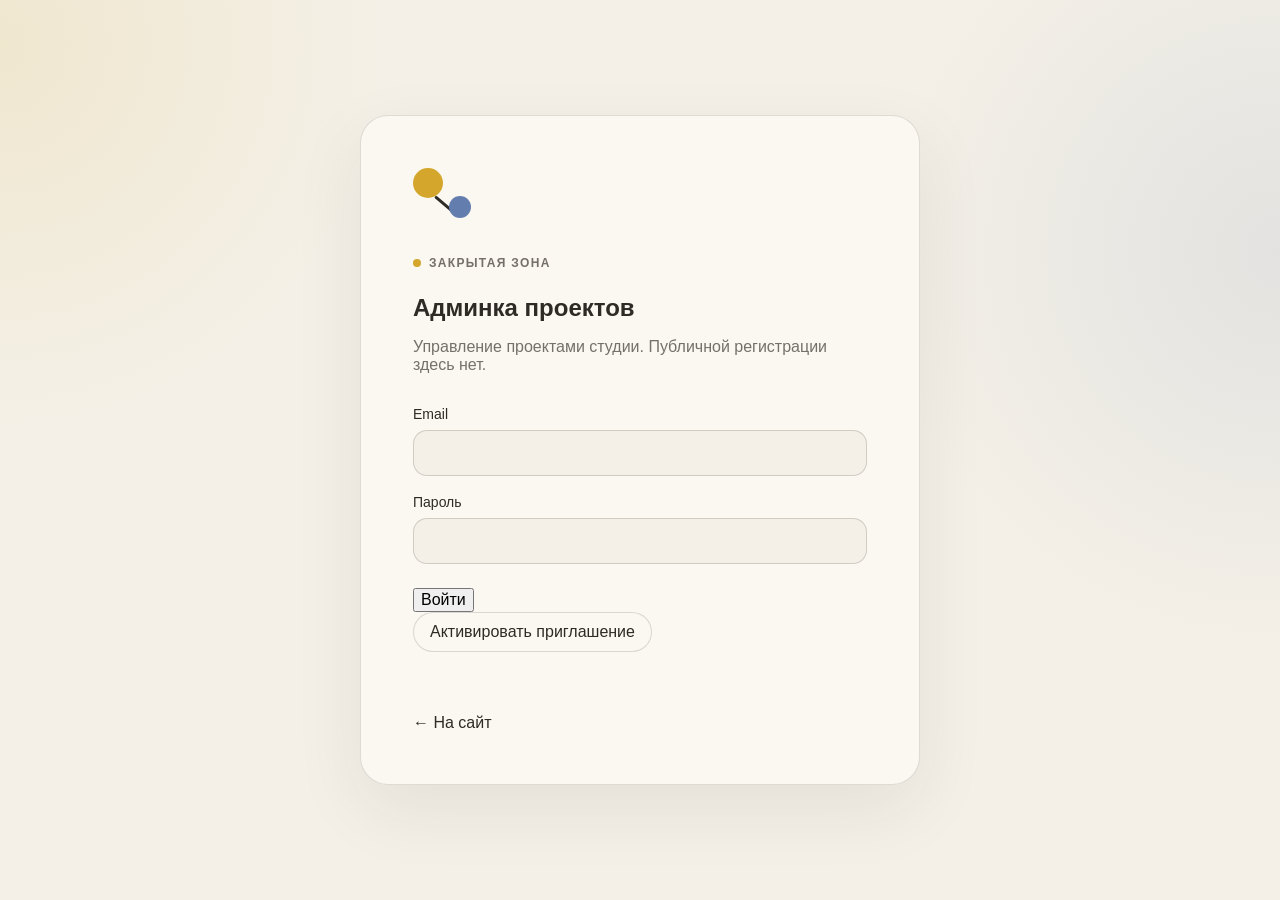
==== commit d7373b30: "Add admin invite activation form" ====
--- a/admin/index.html
+++ b/admin/index.html
@@ -33,6 +33,27 @@
         <button class="button admin-submit" type="submit">Войти</button>
       </form>
 
+      <div class="admin-invite-entry">
+        <button class="admin-ghost" id="show-admin-invite" type="button">Активировать приглашение</button>
+      </div>
+
+      <form id="admin-invite-form" class="admin-form admin-invite-form is-hidden">
+        <label>
+          <span>Email приглашения</span>
+          <input id="admin-invite-email" type="email" autocomplete="email" required>
+        </label>
+        <label>
+          <span>Придумай пароль</span>
+          <input id="admin-invite-password" type="password" autocomplete="new-password" required minlength="10">
+        </label>
+        <label>
+          <span>Повтори пароль</span>
+          <input id="admin-invite-password-confirm" type="password" autocomplete="new-password" required minlength="10">
+        </label>
+        <button class="button admin-submit" type="submit">Создать доступ</button>
+        <p class="admin-status" id="admin-invite-status" role="status"></p>
+      </form>
+
       <p class="admin-status" id="login-status" role="status"></p>
       <a class="admin-back" href="../index.html">← На сайт</a>
     </section>
@@ -65,6 +86,47 @@
         </div>
       </div>
 
+      <section class="admin-crm" id="crm-panel">
+        <div class="admin-panel-head">
+          <div>
+            <p class="eyebrow">CRM</p>
+            <h2>Заявки</h2>
+          </div>
+          <button class="admin-ghost" id="crm-refresh-button" type="button">Обновить</button>
+        </div>
+
+        <div class="crm-summary">
+          <button type="button" class="crm-summary-card is-active" data-crm-status="new">
+            <strong id="crm-count-new">0</strong>
+            <span>Новые</span>
+          </button>
+          <button type="button" class="crm-summary-card" data-crm-status="in_progress">
+            <strong id="crm-count-work">0</strong>
+            <span>В работе</span>
+          </button>
+          <button type="button" class="crm-summary-card" data-crm-status="replied">
+            <strong id="crm-count-replied">0</strong>
+            <span>Ответили</span>
+          </button>
+          <button type="button" class="crm-summary-card" data-crm-status="closed">
+            <strong id="crm-count-closed">0</strong>
+            <span>Выполненные</span>
+          </button>
+          <button type="button" class="crm-summary-card" data-crm-status="all">
+            <strong>∞</strong>
+            <span>Все</span>
+          </button>
+        </div>
+
+        <div class="crm-toolbar">
+          <input id="crm-search" type="search" placeholder="Поиск по имени, email, контакту или тексту заявки">
+          <span class="client-admin-muted" id="crm-current-filter">Новые заявки</span>
+        </div>
+
+        <div class="crm-list" id="crm-list"></div>
+        <p class="admin-status" id="crm-status" role="status"></p>
+      </section>
+
       <section class="admin-clients" id="clients-panel">
         <div class="admin-panel-head">
           <div>
@@ -75,7 +137,7 @@
         </div>
 
         <p class="client-admin-note">
-          Создай клиенту доступ, передай email и временный пароль. При первом входе кабинет заставит сменить пароль.
+          Основной сценарий: клиент сначала отправляет заявку, затем сам регистрируется по тому же email. Ручное создание доступа ниже оставлено как запасной вариант.
         </p>
 
         <form class="client-create-form" id="client-create-form">
@@ -101,6 +163,16 @@
 
         <div class="admin-client-list" id="admin-client-list"></div>
         <p class="admin-status" id="clients-status" role="status"></p>
+
+        <div class="client-auth-log">
+          <div class="admin-panel-head compact">
+            <div>
+              <span class="cover-label">Регистрации и входы</span>
+              <small>Последние 100 успешных событий клиентского кабинета.</small>
+            </div>
+          </div>
+          <div class="client-auth-events" id="client-auth-events"></div>
+        </div>
       </section>
 
       <section class="admin-health" id="health-panel">
@@ -139,6 +211,30 @@
             <div class="health-card__head">
               <span class="health-dot"></span>
               <strong>Контент API</strong>
+            </div>
+            <span class="health-card__value">—</span>
+          </article>
+
+          <article class="health-card is-loading" id="health-client-portal">
+            <div class="health-card__head">
+              <span class="health-dot"></span>
+              <strong>Клиентский API</strong>
+            </div>
+            <span class="health-card__value">—</span>
+          </article>
+
+          <article class="health-card is-loading" id="health-client-register">
+            <div class="health-card__head">
+              <span class="health-dot"></span>
+              <strong>Регистрация клиентов</strong>
+            </div>
+            <span class="health-card__value">—</span>
+          </article>
+
+          <article class="health-card is-loading" id="health-admin-crm">
+            <div class="health-card__head">
+              <span class="health-dot"></span>
+              <strong>CRM API</strong>
             </div>
             <span class="health-card__value">—</span>
           </article>
@@ -367,6 +463,63 @@
             <div class="media-admin-list" id="media-admin-list"></div>
           </section>
 
+          <section class="collab-field is-hidden" id="project-collab-panel">
+            <div class="collab-field__head">
+              <div>
+                <span class="cover-label">Работа с клиентом</span>
+                <small>Обсуждение, приватные файлы и согласование этапов — всё внутри этого проекта.</small>
+              </div>
+              <button class="admin-ghost" id="collab-refresh-button" type="button">Обновить</button>
+            </div>
+
+            <div class="collab-tabs" role="tablist">
+              <button class="admin-mini is-active" type="button" data-collab-tab="discussion">Обсуждение</button>
+              <button class="admin-mini" type="button" data-collab-tab="files">Файлы</button>
+              <button class="admin-mini" type="button" data-collab-tab="approval">Согласование</button>
+            </div>
+
+            <div class="collab-panel" data-collab-panel="discussion">
+              <div class="collab-messages" id="admin-project-messages"></div>
+              <form class="collab-message-form" id="admin-message-form">
+                <textarea id="admin-message-text" rows="3" maxlength="5000" placeholder="Ответить клиенту по проекту…" required></textarea>
+                <div class="collab-form-actions">
+                  <span>История хранится внутри проекта.</span>
+                  <button class="button" type="submit">Отправить</button>
+                </div>
+              </form>
+              <p class="admin-status" id="admin-message-status" role="status"></p>
+            </div>
+
+            <div class="collab-panel is-hidden" data-collab-panel="files">
+              <div class="collab-upload">
+                <div>
+                  <strong>Приватные файлы проекта</strong>
+                  <span>PDF, ZIP, документы, изображения и видео — до 100 МБ на файл.</span>
+                </div>
+                <input id="admin-client-files" type="file" multiple accept=".pdf,.zip,.txt,.csv,.json,.jpg,.jpeg,.png,.webp,.avif,.mp4,.webm,.mov,.docx,.xlsx,.pptx">
+                <button class="admin-ghost" id="admin-client-files-upload" type="button">Загрузить</button>
+              </div>
+              <p class="admin-status" id="admin-client-files-status" role="status"></p>
+              <div class="collab-files" id="admin-project-files"></div>
+            </div>
+
+            <div class="collab-panel is-hidden" data-collab-panel="approval">
+              <form class="collab-approval-form" id="admin-approval-form">
+                <label>
+                  <span>Что отправляем на согласование *</span>
+                  <input id="admin-approval-title" type="text" maxlength="240" required placeholder="Например, Финальная версия интерфейса">
+                </label>
+                <label>
+                  <span>Комментарий клиенту</span>
+                  <textarea id="admin-approval-description" rows="3" maxlength="5000" placeholder="Что проверить и на что обратить внимание"></textarea>
+                </label>
+                <button class="button" type="submit">Отправить на согласование</button>
+              </form>
+              <p class="admin-status" id="admin-approval-status" role="status"></p>
+              <div class="collab-approvals" id="admin-project-approvals"></div>
+            </div>
+          </section>
+
           <label class="publish-toggle">
             <input id="project-published" type="checkbox">
             <span>
--- a/styles.css
+++ b/styles.css
@@ -812,3 +812,123 @@
   font-size:18px;
   line-height:1.65;
 }
+
+
+/* Launch content additions */
+.promo-section{padding:34px 0 24px}
+.audit-banner{
+  display:grid;
+  grid-template-columns:minmax(0,1fr) auto;
+  gap:38px;
+  align-items:center;
+  padding:clamp(26px,5vw,52px);
+  border:1px solid rgba(212,167,44,.34);
+  border-radius:var(--radius-lg);
+  background:
+    radial-gradient(circle at 88% 18%,rgba(212,167,44,.18),transparent 30%),
+    linear-gradient(135deg,rgba(233,217,157,.32),rgba(255,255,255,.28));
+  box-shadow:var(--shadow);
+}
+.audit-banner h2{
+  max-width:820px;
+  margin:8px 0 16px;
+  font-size:clamp(34px,4.5vw,58px);
+  line-height:1;
+}
+.audit-banner p{
+  max-width:760px;
+  margin:0;
+  color:var(--muted);
+  font-size:17px;
+  line-height:1.6;
+}
+.service-grid,
+.request-flow{
+  display:grid;
+  grid-template-columns:repeat(3,minmax(0,1fr));
+  gap:16px;
+  margin-top:42px;
+}
+.service-card{
+  min-height:280px;
+}
+.service-card .small{
+  margin-bottom:34px;
+}
+.product-choice{
+  margin-top:0;
+}
+.contact-direct{
+  display:flex;
+  justify-content:space-between;
+  gap:30px;
+  align-items:center;
+  margin-top:32px;
+  padding:clamp(24px,4vw,38px);
+  border:1px solid var(--line);
+  border-radius:var(--radius-lg);
+  background:rgba(255,255,255,.3);
+}
+.contact-direct h2{
+  margin:6px 0 10px;
+  font-size:clamp(28px,4vw,48px);
+  letter-spacing:-.045em;
+  overflow-wrap:anywhere;
+}
+.contact-direct p{
+  max-width:650px;
+  margin:0;
+  color:var(--muted);
+  line-height:1.6;
+}
+.request-flow-section h2{
+  margin-top:8px;
+}
+.request-flow .card .small{
+  margin-bottom:24px;
+}
+@media(max-width:900px){
+  .audit-banner{
+    grid-template-columns:1fr;
+  }
+}
+@media(max-width:760px){
+  .service-grid,
+  .request-flow{
+    grid-template-columns:1fr;
+  }
+  .contact-direct{
+    align-items:stretch;
+    flex-direction:column;
+  }
+}
+
+
+/* Request topics and service links */
+.form-label{font-size:14px;font-weight:750;margin:2px 0 -6px}
+select.field{min-height:54px;cursor:pointer}
+.service-card .text-link,
+.product-choice .text-link,
+.request-flow .text-link{
+  display:inline-flex;
+  align-self:flex-start;
+  margin-top:20px;
+  color:var(--blue);
+  font-size:14px;
+  font-weight:750;
+  text-decoration:underline;
+  text-underline-offset:4px;
+}
+.service-card{display:flex;flex-direction:column;align-items:flex-start}
+.service-card p{flex:1}
+
+
+.case-principles{
+  margin-bottom:48px;
+}
+.case-principles .request-flow{
+  margin-top:22px;
+}
+.case-principles .card{
+  min-height:220px;
+}
--- a/admin/admin.css
+++ b/admin/admin.css
@@ -834,3 +834,627 @@
     flex-direction: column;
   }
 }
+
+
+.admin-clients {
+  padding: clamp(22px, 4vw, 34px);
+  background: var(--paper);
+  border: 1px solid rgba(46,42,37,.12);
+  border-radius: 24px;
+}
+
+.admin-clients h2 {
+  margin: 4px 0 0;
+}
+
+.client-admin-note {
+  max-width: 760px;
+  margin: 18px 0 0;
+  color: rgba(46,42,37,.6);
+  font-size: 14px;
+  line-height: 1.55;
+}
+
+.client-create-form {
+  display: grid;
+  grid-template-columns: 1fr 1.25fr auto;
+  gap: 12px;
+  align-items: end;
+  margin-top: 20px;
+}
+
+.client-create-form label {
+  display: grid;
+  gap: 7px;
+  font-size: 13px;
+}
+
+.client-create-form input {
+  width: 100%;
+  padding: 12px 14px;
+  border: 1px solid rgba(46,42,37,.16);
+  border-radius: 13px;
+  background: var(--bg);
+  color: var(--ink);
+  font: inherit;
+}
+
+.client-credentials {
+  display: flex;
+  justify-content: space-between;
+  gap: 20px;
+  align-items: center;
+  margin-top: 18px;
+  padding: 16px 18px;
+  border: 1px solid rgba(212,167,44,.36);
+  border-radius: 16px;
+  background: rgba(233,217,157,.24);
+}
+
+.client-credentials > div {
+  display: grid;
+  gap: 5px;
+  min-width: 0;
+}
+
+.client-credentials__label {
+  color: rgba(46,42,37,.58);
+  font-size: 12px;
+}
+
+.client-credentials code {
+  display: inline-block;
+  overflow-wrap: anywhere;
+  color: var(--blue);
+  font-size: 14px;
+}
+
+.admin-client-list {
+  display: grid;
+  gap: 14px;
+  margin-top: 22px;
+}
+
+.admin-client-card {
+  padding: 18px;
+  border: 1px solid rgba(46,42,37,.1);
+  border-radius: 18px;
+  background: rgba(244,240,231,.5);
+}
+
+.admin-client-head {
+  display: flex;
+  justify-content: space-between;
+  gap: 18px;
+  align-items: flex-start;
+}
+
+.admin-client-identity {
+  display: grid;
+  gap: 5px;
+}
+
+.admin-client-identity > span {
+  color: rgba(46,42,37,.58);
+  font-size: 13px;
+}
+
+.admin-client-badges {
+  display: flex;
+  gap: 7px;
+  flex-wrap: wrap;
+  margin-top: 5px;
+}
+
+.admin-client-access {
+  display: grid;
+  gap: 12px;
+  margin-top: 18px;
+  padding-top: 16px;
+  border-top: 1px solid rgba(46,42,37,.09);
+}
+
+.admin-client-projects {
+  display: grid;
+  grid-template-columns: repeat(2,minmax(0,1fr));
+  gap: 8px;
+}
+
+.admin-client-project-option {
+  display: flex;
+  gap: 9px;
+  align-items: flex-start;
+  padding: 10px 12px;
+  border: 1px solid rgba(46,42,37,.09);
+  border-radius: 12px;
+  background: rgba(255,255,255,.28);
+  font-size: 13px;
+  cursor: pointer;
+}
+
+.admin-client-project-option input {
+  margin-top: 2px;
+  accent-color: var(--blue);
+}
+
+.client-admin-muted {
+  color: rgba(46,42,37,.52);
+  font-size: 13px;
+}
+
+@media (max-width: 760px) {
+  .client-create-form {
+    grid-template-columns: 1fr;
+  }
+
+  .client-credentials,
+  .admin-client-head {
+    align-items: stretch;
+    flex-direction: column;
+  }
+
+  .admin-client-projects {
+    grid-template-columns: 1fr;
+  }
+}
+
+
+.collab-field{
+  display:grid;
+  gap:14px;
+  padding:20px;
+  border:1px solid rgba(46,42,37,.12);
+  border-radius:18px;
+  background:rgba(244,240,231,.48);
+}
+
+.collab-field__head{
+  display:flex;
+  justify-content:space-between;
+  gap:16px;
+  align-items:flex-start;
+}
+
+.collab-field__head small{
+  display:block;
+  margin-top:5px;
+  color:rgba(46,42,37,.56);
+  line-height:1.45;
+}
+
+.collab-tabs{
+  display:flex;
+  gap:8px;
+  flex-wrap:wrap;
+  padding-bottom:12px;
+  border-bottom:1px solid rgba(46,42,37,.08);
+}
+
+.collab-tabs .is-active{
+  background:var(--ink);
+  color:var(--paper);
+  border-color:var(--ink);
+}
+
+.collab-panel{
+  display:grid;
+  gap:12px;
+}
+
+.collab-messages{
+  display:grid;
+  gap:9px;
+  max-height:420px;
+  overflow:auto;
+}
+
+.collab-message{
+  width:min(86%,680px);
+  padding:12px 14px;
+  border:1px solid rgba(46,42,37,.1);
+  border-radius:15px;
+}
+
+.collab-message.is-admin{
+  justify-self:end;
+  background:rgba(212,167,44,.1);
+}
+
+.collab-message.is-client{
+  justify-self:start;
+  background:rgba(100,125,175,.08);
+}
+
+.collab-message__head{
+  display:flex;
+  justify-content:space-between;
+  gap:10px;
+  margin-bottom:6px;
+}
+
+.collab-message__head span{
+  color:rgba(46,42,37,.52);
+  font-size:11px;
+}
+
+.collab-message p{
+  margin:0;
+  white-space:pre-wrap;
+  line-height:1.55;
+}
+
+.collab-message-form,
+.collab-approval-form{
+  display:grid;
+  gap:10px;
+  padding-top:12px;
+  border-top:1px solid rgba(46,42,37,.08);
+}
+
+.collab-message-form textarea,
+.collab-approval-form input,
+.collab-approval-form textarea{
+  width:100%;
+  padding:12px 14px;
+  border:1px solid rgba(46,42,37,.16);
+  border-radius:13px;
+  background:var(--bg);
+  color:var(--ink);
+  font:inherit;
+}
+
+.collab-form-actions{
+  display:flex;
+  justify-content:space-between;
+  gap:12px;
+  align-items:center;
+}
+
+.collab-form-actions span{
+  color:rgba(46,42,37,.52);
+  font-size:12px;
+}
+
+.collab-upload{
+  display:grid;
+  grid-template-columns:minmax(0,1fr) minmax(220px,.8fr) auto;
+  gap:12px;
+  align-items:center;
+  padding:14px;
+  border:1px dashed rgba(46,42,37,.18);
+  border-radius:14px;
+}
+
+.collab-upload > div{
+  display:grid;
+  gap:4px;
+}
+
+.collab-upload > div span{
+  color:rgba(46,42,37,.52);
+  font-size:12px;
+}
+
+.collab-files,
+.collab-approvals{
+  display:grid;
+  gap:8px;
+}
+
+.collab-file-row{
+  display:flex;
+  justify-content:space-between;
+  gap:14px;
+  align-items:center;
+  padding:12px 0;
+  border-bottom:1px solid rgba(46,42,37,.08);
+}
+
+.collab-file-info{
+  display:grid;
+  gap:4px;
+  min-width:0;
+}
+
+.collab-file-info strong{
+  overflow-wrap:anywhere;
+}
+
+.collab-file-info span{
+  color:rgba(46,42,37,.52);
+  font-size:12px;
+}
+
+.collab-approval{
+  display:grid;
+  gap:11px;
+  padding:15px;
+  border:1px solid rgba(46,42,37,.1);
+  border-radius:14px;
+  background:rgba(255,255,255,.28);
+}
+
+.collab-approval.is-pending{
+  border-color:rgba(212,167,44,.35);
+  background:rgba(233,217,157,.14);
+}
+
+.collab-approval__head{
+  display:flex;
+  justify-content:space-between;
+  gap:14px;
+  align-items:flex-start;
+}
+
+.collab-approval__head > div{
+  display:grid;
+  gap:4px;
+}
+
+.collab-approval__head > div span{
+  color:rgba(46,42,37,.52);
+  font-size:11px;
+}
+
+.collab-approval > p,
+.collab-approval__response p{
+  margin:0;
+  color:rgba(46,42,37,.68);
+  line-height:1.55;
+  white-space:pre-wrap;
+}
+
+.collab-approval__response{
+  padding:10px 12px;
+  border-radius:12px;
+  background:rgba(46,42,37,.045);
+}
+
+.collab-approval__response strong{
+  font-size:12px;
+  color:var(--blue);
+}
+
+.collab-empty{
+  padding:20px 14px;
+  border:1px dashed rgba(46,42,37,.16);
+  border-radius:13px;
+  color:rgba(46,42,37,.52);
+  text-align:center;
+}
+
+@media(max-width:760px){
+  .collab-field__head,
+  .collab-file-row,
+  .collab-form-actions,
+  .collab-approval__head{
+    align-items:stretch;
+    flex-direction:column;
+  }
+
+  .collab-upload{
+    grid-template-columns:1fr;
+  }
+
+  .collab-message{
+    width:96%;
+  }
+}
+
+
+.client-auth-log{
+  margin-top:24px;
+  padding-top:20px;
+  border-top:1px solid rgba(46,42,37,.09);
+}
+.admin-panel-head.compact{
+  margin-bottom:12px;
+}
+.admin-panel-head.compact small{
+  display:block;
+  margin-top:4px;
+  color:rgba(46,42,37,.52);
+}
+.client-auth-events{
+  display:grid;
+  gap:7px;
+}
+.client-auth-event{
+  display:flex;
+  justify-content:space-between;
+  gap:16px;
+  align-items:center;
+  padding:10px 12px;
+  border:1px solid rgba(46,42,37,.08);
+  border-radius:12px;
+  background:rgba(255,255,255,.26);
+}
+.client-auth-event > div{
+  display:grid;
+  gap:3px;
+}
+.client-auth-event span,
+.client-auth-event time{
+  color:rgba(46,42,37,.55);
+  font-size:12px;
+}
+
+
+.admin-crm{
+  padding:clamp(22px,4vw,34px);
+  background:var(--paper);
+  border:1px solid rgba(46,42,37,.12);
+  border-radius:24px;
+}
+.admin-crm h2{margin:4px 0 0}
+.crm-summary{
+  display:grid;
+  grid-template-columns:repeat(5,minmax(0,1fr));
+  gap:10px;
+  margin-top:20px;
+}
+.crm-summary-card{
+  display:grid;
+  gap:4px;
+  min-height:86px;
+  padding:14px;
+  border:1px solid rgba(46,42,37,.1);
+  border-radius:15px;
+  background:rgba(244,240,231,.5);
+  color:var(--ink);
+  text-align:left;
+  cursor:pointer;
+}
+.crm-summary-card strong{
+  font-size:26px;
+  line-height:1;
+}
+.crm-summary-card span{
+  color:rgba(46,42,37,.58);
+  font-size:12px;
+}
+.crm-summary-card.is-active{
+  border-color:rgba(100,125,175,.34);
+  background:rgba(100,125,175,.09);
+}
+.crm-toolbar{
+  display:flex;
+  justify-content:space-between;
+  gap:14px;
+  align-items:center;
+  margin-top:16px;
+}
+.crm-toolbar input{
+  width:min(100%,620px);
+  padding:12px 14px;
+  border:1px solid rgba(46,42,37,.14);
+  border-radius:13px;
+  background:var(--bg);
+  color:var(--ink);
+  font:inherit;
+}
+.crm-list{
+  display:grid;
+  gap:12px;
+  margin-top:18px;
+}
+.crm-card{
+  padding:18px;
+  border:1px solid rgba(46,42,37,.1);
+  border-radius:17px;
+  background:rgba(255,255,255,.28);
+}
+.crm-card-head,
+.crm-card-footer{
+  display:flex;
+  justify-content:space-between;
+  gap:16px;
+  align-items:flex-start;
+}
+.crm-card-identity{
+  display:grid;
+  gap:5px;
+}
+.crm-card-identity > span:not(.project-badge){
+  color:rgba(46,42,37,.55);
+  font-size:12px;
+}
+.crm-contact-actions{
+  display:flex;
+  gap:7px;
+  flex-wrap:wrap;
+}
+.crm-card-body{
+  display:grid;
+  gap:10px;
+  margin-top:16px;
+  padding-top:14px;
+  border-top:1px solid rgba(46,42,37,.08);
+}
+.crm-contact-line{
+  margin:0;
+  color:rgba(46,42,37,.55);
+  font-size:13px;
+}
+.crm-message{
+  margin:0;
+  line-height:1.6;
+  white-space:pre-wrap;
+}
+.crm-card-footer{
+  align-items:center;
+  margin-top:16px;
+  padding-top:14px;
+  border-top:1px solid rgba(46,42,37,.08);
+}
+@media(max-width:900px){
+  .crm-summary{
+    grid-template-columns:repeat(2,minmax(0,1fr));
+  }
+}
+@media(max-width:760px){
+  .crm-toolbar,
+  .crm-card-head,
+  .crm-card-footer{
+    align-items:stretch;
+    flex-direction:column;
+  }
+  .crm-summary{
+    grid-template-columns:1fr 1fr;
+  }
+}
+
+.crm-edit-form{
+  display:grid;
+  gap:14px;
+  margin-top:16px;
+  padding:16px;
+  border:1px solid rgba(100,125,175,.22);
+  border-radius:15px;
+  background:rgba(100,125,175,.055);
+}
+.crm-edit-grid{
+  display:grid;
+  grid-template-columns:repeat(3,minmax(0,1fr));
+  gap:12px;
+}
+.crm-edit-form label{
+  display:grid;
+  gap:7px;
+  font-size:13px;
+}
+.crm-edit-form input,
+.crm-edit-form textarea{
+  width:100%;
+  padding:11px 13px;
+  border:1px solid rgba(46,42,37,.16);
+  border-radius:12px;
+  background:var(--bg);
+  color:var(--ink);
+  font:inherit;
+}
+.crm-edit-form textarea{
+  resize:vertical;
+  min-height:110px;
+}
+.crm-edit-form input:focus,
+.crm-edit-form textarea:focus{
+  outline:none;
+  border-color:var(--blue);
+  box-shadow:0 0 0 3px rgba(100,125,175,.13);
+}
+.crm-edit-message{
+  grid-column:1/-1;
+}
+.crm-edit-actions{
+  display:flex;
+  justify-content:flex-end;
+  align-items:center;
+  gap:9px;
+  flex-wrap:wrap;
+}
+@media(max-width:760px){
+  .crm-edit-grid{
+    grid-template-columns:1fr;
+  }
+}
